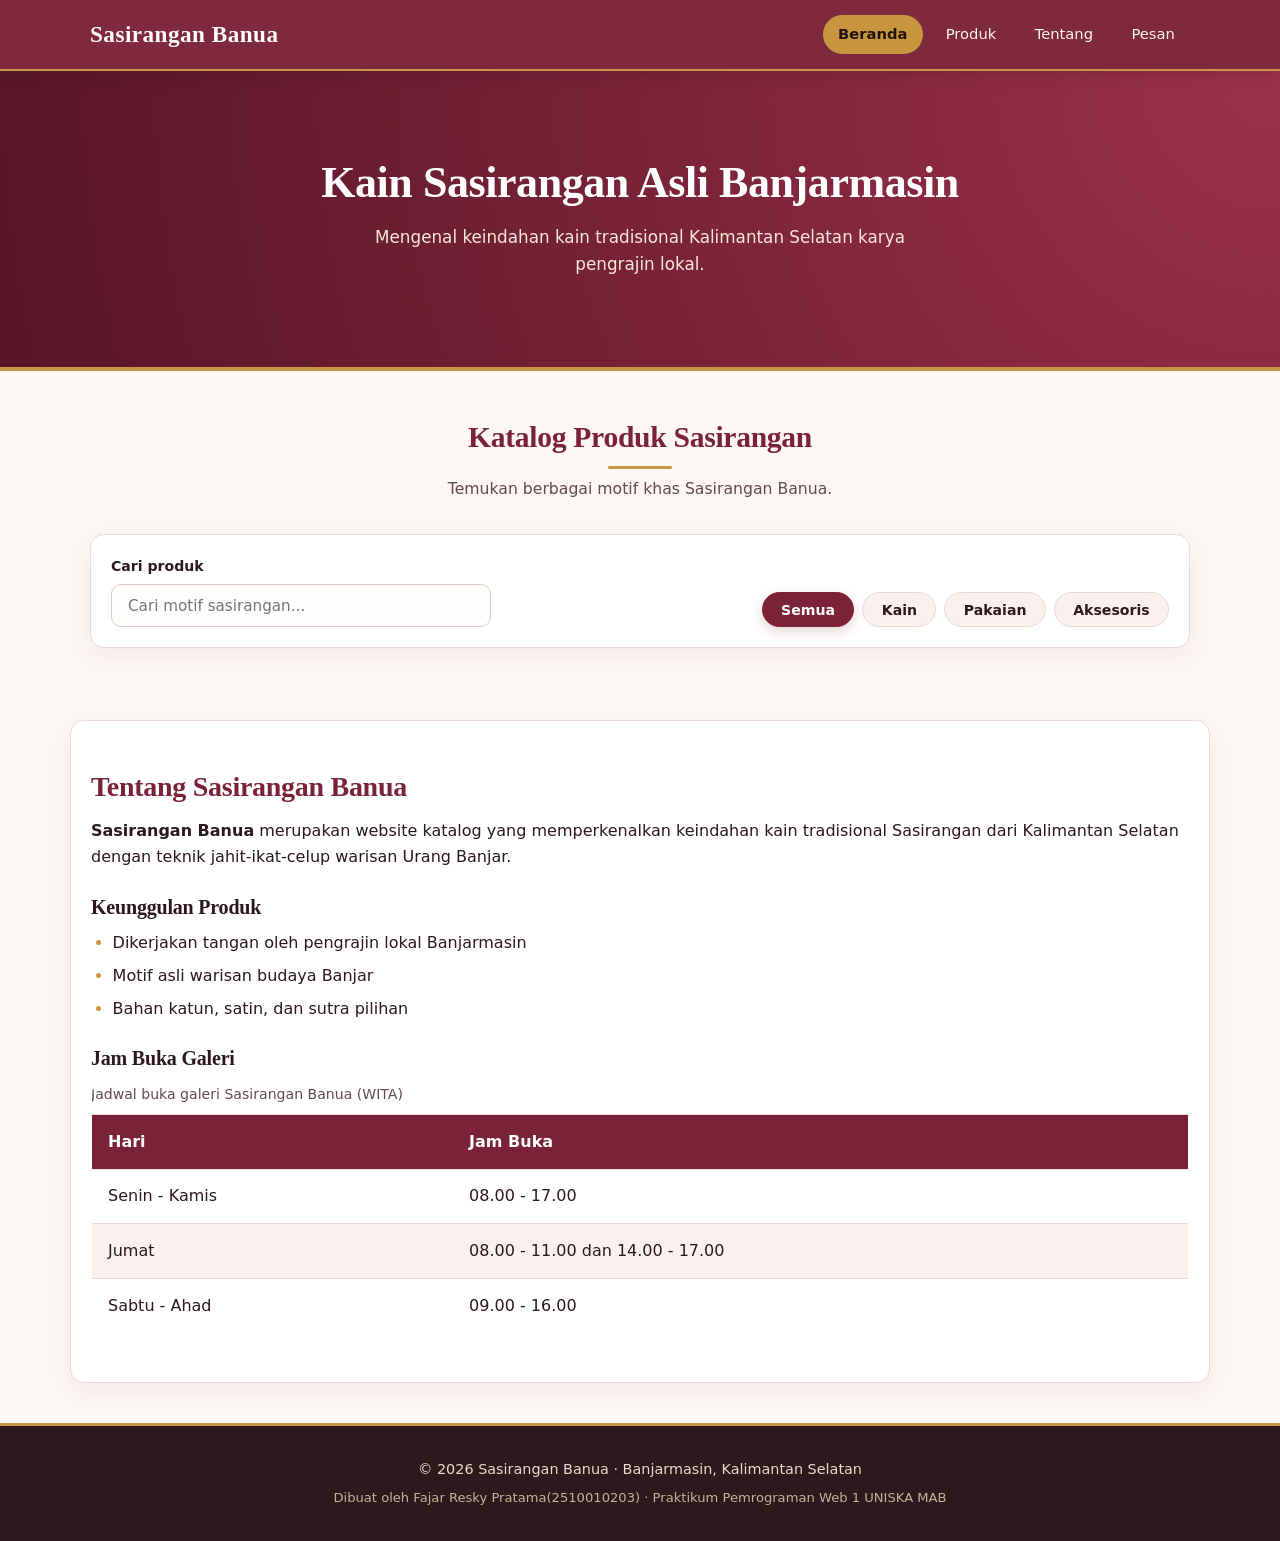
==== index.html @ f89fab83 "Pertemuan 1: Buat struktur halaman utama katalog produk (index.html)" ====
<!DOCTYPE html>
<html lang="id">
<head>
    <meta charset="UTF-8">
    <meta name="viewport" content="width=device-width, initial-scale=1.0">
    <meta name="description" content="Katalog kain, pakaian, dan aksesoris Sasirangan khas Banjarmasin karya pengrajin lokal.">
    <title>Sasirangan Banua &mdash; Kain Khas Banjar</title>
    <link rel="stylesheet" href="css/style.css">
    <script src="js/katalog.js" defer></script>
</head>
<body>
    <header class="header-situs">
        <div class="navbar">
            <p class="logo"><a href="index.html">Sasirangan Banua</a></p>
            <nav aria-label="Navigasi utama">
                <a href="index.html" aria-current="page">Beranda</a>
                <a href="#produk">Produk</a>
                <a href="#tentang">Tentang</a>
                <a href="kontak.html">Pesan</a>
            </nav>
        </div>
    </header>

    <main>
        <section class="hero" id="beranda">
            <h1>Kain Sasirangan Asli Banjarmasin</h1>
            <p>Mengenal keindahan kain tradisional Kalimantan Selatan karya pengrajin lokal.</p>
        </section>
        <section id="produk">
            <div class="section-heading">
                <h2>Katalog Produk Sasirangan</h2>
                <p>Temukan berbagai motif khas Sasirangan Banua.</p>
            </div>

            <div class="kontrol-katalog">
                <div class="kolom">
                    <label for="cari">Cari produk</label>
                    <input type="search" id="cari" placeholder="Cari motif sasirangan...">
                </div>

                <div class="filter" role="group" aria-label="Filter kategori">
                    <button type="button" class="tombol-filter aktif" data-kategori="semua" aria-pressed="true">Semua</button>
                    <button type="button" class="tombol-filter" data-kategori="kain" aria-pressed="false">Kain</button>
                    <button type="button" class="tombol-filter" data-kategori="pakaian" aria-pressed="false">Pakaian</button>
                    <button type="button" class="tombol-filter" data-kategori="aksesoris" aria-pressed="false">Aksesoris</button>
                </div>
            </div>

            <p id="info-jumlah" class="info-jumlah" aria-live="polite"></p>

            <div id="daftar-katalog" class="products"></div>
            <noscript><p>Aktifkan JavaScript untuk melihat katalog produk.</p></noscript>
        </section>


        <section class="about" id="tentang">
            <h2>Tentang Sasirangan Banua</h2>
            <p>
                <strong>Sasirangan Banua</strong> merupakan website katalog yang memperkenalkan keindahan kain tradisional Sasirangan dari Kalimantan Selatan dengan teknik jahit-ikat-celup warisan Urang Banjar.
            </p>

            <h3>Keunggulan Produk</h3>
            <ul>
                <li>Dikerjakan tangan oleh pengrajin lokal Banjarmasin</li>
                <li>Motif asli warisan budaya Banjar</li>
                <li>Bahan katun, satin, dan sutra pilihan</li>
            </ul>

            <h3>Jam Buka Galeri</h3>
            <table>
                <caption>Jadwal buka galeri Sasirangan Banua (WITA)</caption>
                <thead>
                    <tr>
                        <th scope="col">Hari</th>
                        <th scope="col">Jam Buka</th>
                    </tr>
                </thead>
                <tbody>
                    <tr>
                        <td>Senin - Kamis</td>
                        <td>08.00 - 17.00</td>
                    </tr>
                    <tr>
                        <td>Jumat</td>
                        <td>08.00 - 11.00 dan 14.00 - 17.00</td>
                    </tr>
                    <tr>
                        <td>Sabtu - Ahad</td>
                        <td>09.00 - 16.00</td>
                    </tr>
                </tbody>
            </table>
        </section>
    </main>
    <footer>
        <p>&copy; 2026 Sasirangan Banua &middot; Banjarmasin, Kalimantan Selatan</p>
        <p>Dibuat oleh Fajar Resky Pratama(2510010203) &middot; Praktikum Pemrograman Web 1 UNISKA MAB</p>
    </footer>

</body>
</html>
---- css/style.css ----
:root {
    --warna-utama: #7A2338;
    --warna-utama-gelap: #561626;
    --warna-aksen: #C8963E;
    --warna-aksen-muda: #F5E6CC;
    --warna-latar: #FDF7F4;
    --warna-kartu: #FFFFFF;
    --warna-teks: #2D181E;
    --warna-teks-sekunder: #634950;
    --warna-batas: #EBD8D3;
    --font-judul: 'Playfair Display', Georgia, serif;
    --font-isi: 'Plus Jakarta Sans', system-ui, -apple-system, sans-serif;
    --radius-kartu: 14px;
    --bayangan-halus: 0 8px 24px rgba(92, 32, 47, 0.06);
    --bayangan-hover: 0 14px 32px rgba(122, 35, 56, 0.14);
}

*,
*::before,
*::after {
    box-sizing: border-box;
    margin: 0;
    padding: 0;
}

html {
    scroll-behavior: smooth;
}

body {
    font-family: var(--font-isi);
    background-color: var(--warna-latar);
    color: var(--warna-teks);
    line-height: 1.65;
    -webkit-font-smoothing: antialiased;
}

img {
    max-width: 100%;
    height: auto;
    display: block;
}

h1, h2, h3, .logo {
    font-family: var(--font-judul);
    letter-spacing: -0.01em;
    line-height: 1.25;
}

:focus-visible {
    outline: 3px solid var(--warna-aksen);
    outline-offset: 3px;
}

.header-situs {
    background-color: rgba(122, 35, 56, 0.97);
    backdrop-filter: blur(8px);
    color: #FFFFFF;
    position: sticky;
    top: 0;
    z-index: 100;
    border-bottom: 2px solid var(--warna-aksen);
    box-shadow: 0 4px 16px rgba(0, 0, 0, 0.12);
}

.navbar {
    max-width: 1140px;
    margin: 0 auto;
    padding: 0.95rem 1.25rem;
    display: flex;
    flex-direction: column;
    align-items: center;
    gap: 0.75rem;
}

.logo a {
    color: #FFFDFB;
    text-decoration: none;
    font-size: 1.45rem;
    font-weight: 700;
    letter-spacing: 0.02em;
}

.navbar nav {
    display: flex;
    flex-wrap: wrap;
    justify-content: center;
    gap: 0.5rem;
}

.navbar nav a {
    color: #FDF6EC;
    text-decoration: none;
    font-size: 0.92rem;
    font-weight: 500;
    padding: 0.45rem 0.95rem;
    border-radius: 999px;
    transition: background-color 0.25s ease, color 0.25s ease;
}

.navbar nav a:hover {
    background-color: rgba(255, 255, 255, 0.14);
}

.navbar nav a[aria-current="page"] {
    background-color: var(--warna-aksen);
    color: #231108;
    font-weight: 700;
}

.hero {
    background-color: #7A2338;
    background-image: radial-gradient(circle at top right, #9C314B 0%, var(--warna-utama) 48%, var(--warna-utama-gelap) 100%);
    color: #FFFFFF;
    text-align: center;
    padding: 4rem 1.5rem 4.25rem;
    border-bottom: 4px solid var(--warna-aksen);
    position: relative;
}

.hero h1 {
    color: #FFFFFF;
    font-size: 2rem;
    font-weight: 700;
    max-width: 720px;
    margin: 0 auto 0.85rem;
}

.hero p {
    font-size: 1.05rem;
    color: #F7E8D8;
    max-width: 580px;
    margin: 0 auto;
}

main > section:not(.hero) {
    max-width: 1140px;
    margin: 0 auto;
    padding: 3rem 1.25rem;
}

.section-heading {
    text-align: center;
    margin-bottom: 2rem;
}

.section-heading h1,
.section-heading h2 {
    font-size: 1.85rem;
    color: var(--warna-utama);
    margin-bottom: 0.4rem;
}

.section-heading h1::after,
.section-heading h2::after {
    content: "";
    display: block;
    width: 64px;
    height: 3px;
    background-color: var(--warna-aksen);
    margin: 0.65rem auto 0;
    border-radius: 2px;
}

.section-heading p {
    color: var(--warna-teks-sekunder);
    font-size: 0.98rem;
}

.kontrol-katalog {
    background-color: var(--warna-kartu);
    border: 1px solid var(--warna-batas);
    border-radius: var(--radius-kartu);
    padding: 1.25rem;
    margin-bottom: 1.5rem;
    box-shadow: var(--bayangan-halus);
    display: flex;
    flex-direction: column;
    gap: 1rem;
}

.kolom {
    display: flex;
    flex-direction: column;
    gap: 0.4rem;
}

.kolom label {
    font-size: 0.88rem;
    font-weight: 600;
    color: var(--warna-teks);
}

input[type="search"],
input[type="text"],
input[type="tel"],
input[type="email"],
input[type="number"],
select,
textarea {
    width: 100%;
    padding: 0.72rem 1rem;
    font-family: var(--font-isi);
    font-size: 0.95rem;
    color: var(--warna-teks);
    background-color: #FFFDFB;
    border: 1.5px solid #DEC9C3;
    border-radius: 10px;
    transition: border-color 0.2s ease, box-shadow 0.2s ease;
}

input:focus,
select:focus,
textarea:focus {
    border-color: var(--warna-utama);
    box-shadow: 0 0 0 3px rgba(122, 35, 56, 0.12);
    outline: none;
}

.filter {
    display: flex;
    flex-wrap: wrap;
    gap: 0.5rem;
}

.tombol-filter {
    font-family: var(--font-isi);
    font-size: 0.88rem;
    font-weight: 600;
    padding: 0.55rem 1.15rem;
    border: 1.5px solid var(--warna-batas);
    border-radius: 999px;
    background-color: #FAF1EE;
    color: var(--warna-teks);
    cursor: pointer;
    transition: all 0.22s ease;
}

.tombol-filter:hover {
    border-color: var(--warna-utama);
    color: var(--warna-utama);
}

.tombol-filter.aktif {
    background-color: var(--warna-utama);
    border-color: var(--warna-utama);
    color: #FFFFFF;
    box-shadow: 0 4px 12px rgba(122, 35, 56, 0.22);
}

.info-jumlah {
    font-size: 0.9rem;
    font-weight: 500;
    color: var(--warna-teks-sekunder);
    margin-bottom: 1.25rem;
}

.products {
    display: grid;
    grid-template-columns: 1fr;
    gap: 1.65rem;
}

.product-card {
    background-color: var(--warna-kartu);
    border: 1px solid var(--warna-batas);
    border-radius: var(--radius-kartu);
    overflow: hidden;
    box-shadow: var(--bayangan-halus);
    display: flex;
    flex-direction: column;
    transition: transform 0.28s ease, box-shadow 0.28s ease, border-color 0.28s ease;
}

.product-card:hover {
    transform: translateY(-6px);
    box-shadow: var(--bayangan-hover);
    border-color: var(--warna-aksen);
}

.product-image {
    aspect-ratio: 3 / 2;
    overflow: hidden;
    background-color: #F6E6E0;
    border-bottom: 1px solid var(--warna-batas);
}

.product-image img {
    width: 100%;
    height: 100%;
    object-fit: cover;
    transition: transform 0.45s ease;
}

.product-card:hover .product-image img {
    transform: scale(1.06);
}

.product-info {
    padding: 1.25rem 1.3rem 1.4rem;
    display: flex;
    flex-direction: column;
    flex-grow: 1;
}

.label-kategori {
    align-self: flex-start;
    font-size: 0.72rem;
    font-weight: 700;
    text-transform: uppercase;
    letter-spacing: 0.08em;
    background-color: var(--warna-aksen-muda);
    color: #69410E;
    padding: 0.25rem 0.7rem;
    border-radius: 999px;
    margin-bottom: 0.65rem;
}

.product-info h3 {
    font-size: 1.22rem;
    color: var(--warna-teks);
    margin-bottom: 0.45rem;
}

.product-info p {
    font-size: 0.9rem;
    color: var(--warna-teks-sekunder);
    margin-bottom: 1rem;
    flex-grow: 1;
}

.product-info .price {
    font-family: var(--font-isi);
    font-size: 1.12rem;
    font-weight: 700;
    color: var(--warna-utama);
    padding-top: 0.75rem;
    border-top: 1px dashed var(--warna-batas);
    margin-bottom: 0;
    flex-grow: 0;
}

.about {
    background-color: var(--warna-kartu);
    border: 1px solid var(--warna-batas);
    border-radius: var(--radius-kartu);
    box-shadow: var(--bayangan-halus);
    margin-bottom: 2.5rem !important;
}

.about h2 {
    font-size: 1.75rem;
    color: var(--warna-utama);
    margin-bottom: 0.85rem;
}

.about h3 {
    font-size: 1.25rem;
    color: var(--warna-teks);
    margin: 1.5rem 0 0.65rem;
}

.about ul {
    padding-left: 1.35rem;
    display: flex;
    flex-direction: column;
    gap: 0.4rem;
}

.about li::marker {
    color: var(--warna-aksen);
}

table {
    width: 100%;
    border-collapse: collapse;
    margin-top: 0.75rem;
    border-radius: 10px;
    overflow: hidden;
    border: 1px solid var(--warna-batas);
}

caption {
    text-align: left;
    font-size: 0.88rem;
    color: var(--warna-teks-sekunder);
    margin-bottom: 0.5rem;
}

th, td {
    padding: 0.85rem 1rem;
    text-align: left;
    border-bottom: 1px solid var(--warna-batas);
}

thead th {
    background-color: var(--warna-utama);
    color: #FFFFFF;
    font-weight: 600;
}

tbody tr:nth-child(even) {
    background-color: #FAF1EE;
}

.form-pesan {
    background-color: var(--warna-kartu);
    border: 1px solid var(--warna-batas);
    border-radius: var(--radius-kartu);
    padding: 1.75rem;
    max-width: 680px;
    margin: 0 auto;
    box-shadow: var(--bayangan-halus);
    display: flex;
    flex-direction: column;
    gap: 1.15rem;
}

fieldset {
    border: 1.5px solid #DEC9C3;
    border-radius: 10px;
    padding: 0.85rem 1rem;
    background-color: #FFFDFB;
    display: flex;
    flex-direction: column;
    gap: 0.5rem;
}

fieldset legend {
    font-size: 0.9rem;
    font-weight: 600;
    padding: 0 0.4rem;
}

fieldset label,
.cek {
    display: flex;
    align-items: center;
    gap: 0.55rem;
    font-size: 0.92rem;
    cursor: pointer;
}

.tombol,
.btn-kirim,
button[type="submit"] {
    font-family: var(--font-isi);
    font-size: 1rem;
    font-weight: 700;
    padding: 0.85rem 1.5rem;
    background-color: var(--warna-utama);
    color: #FFFFFF;
    border: none;
    border-radius: 10px;
    cursor: pointer;
    transition: background-color 0.25s ease, transform 0.2s ease;
}

.tombol:hover,
.btn-kirim:hover,
button[type="submit"]:hover {
    background-color: var(--warna-utama-gelap);
    transform: translateY(-2px);
}

.pesan-galat,
.pesan-error {
    color: #B42318;
    font-size: 0.84rem;
    font-weight: 500;
    margin-top: 0.25rem;
}

.kotak-ringkasan {
    background-color: #F4FBF7;
    border: 1.5px solid #2E7D5B;
    border-radius: 12px;
    padding: 1.25rem;
    max-width: 680px;
    margin: 1rem auto 0;
}

footer {
    background-color: #2D181E;
    color: #EADBC8;
    text-align: center;
    padding: 2rem 1.25rem;
    font-size: 0.9rem;
    border-top: 3px solid var(--warna-aksen);
}

footer p + p {
    margin-top: 0.35rem;
    font-size: 0.82rem;
    color: #C7B299;
}

@media (min-width: 768px) {
    .navbar {
        flex-direction: row;
        justify-content: space-between;
    }

    .hero {
        padding: 5.25rem 2rem 5.5rem;
    }

    .hero h1 {
        font-size: 2.75rem;
    }

    .kontrol-katalog {
        flex-direction: row;
        align-items: flex-end;
        justify-content: space-between;
    }

    .kontrol-katalog .kolom {
        flex: 1;
        max-width: 380px;
    }

    .products {
        grid-template-columns: repeat(3, 1fr);
    }
}
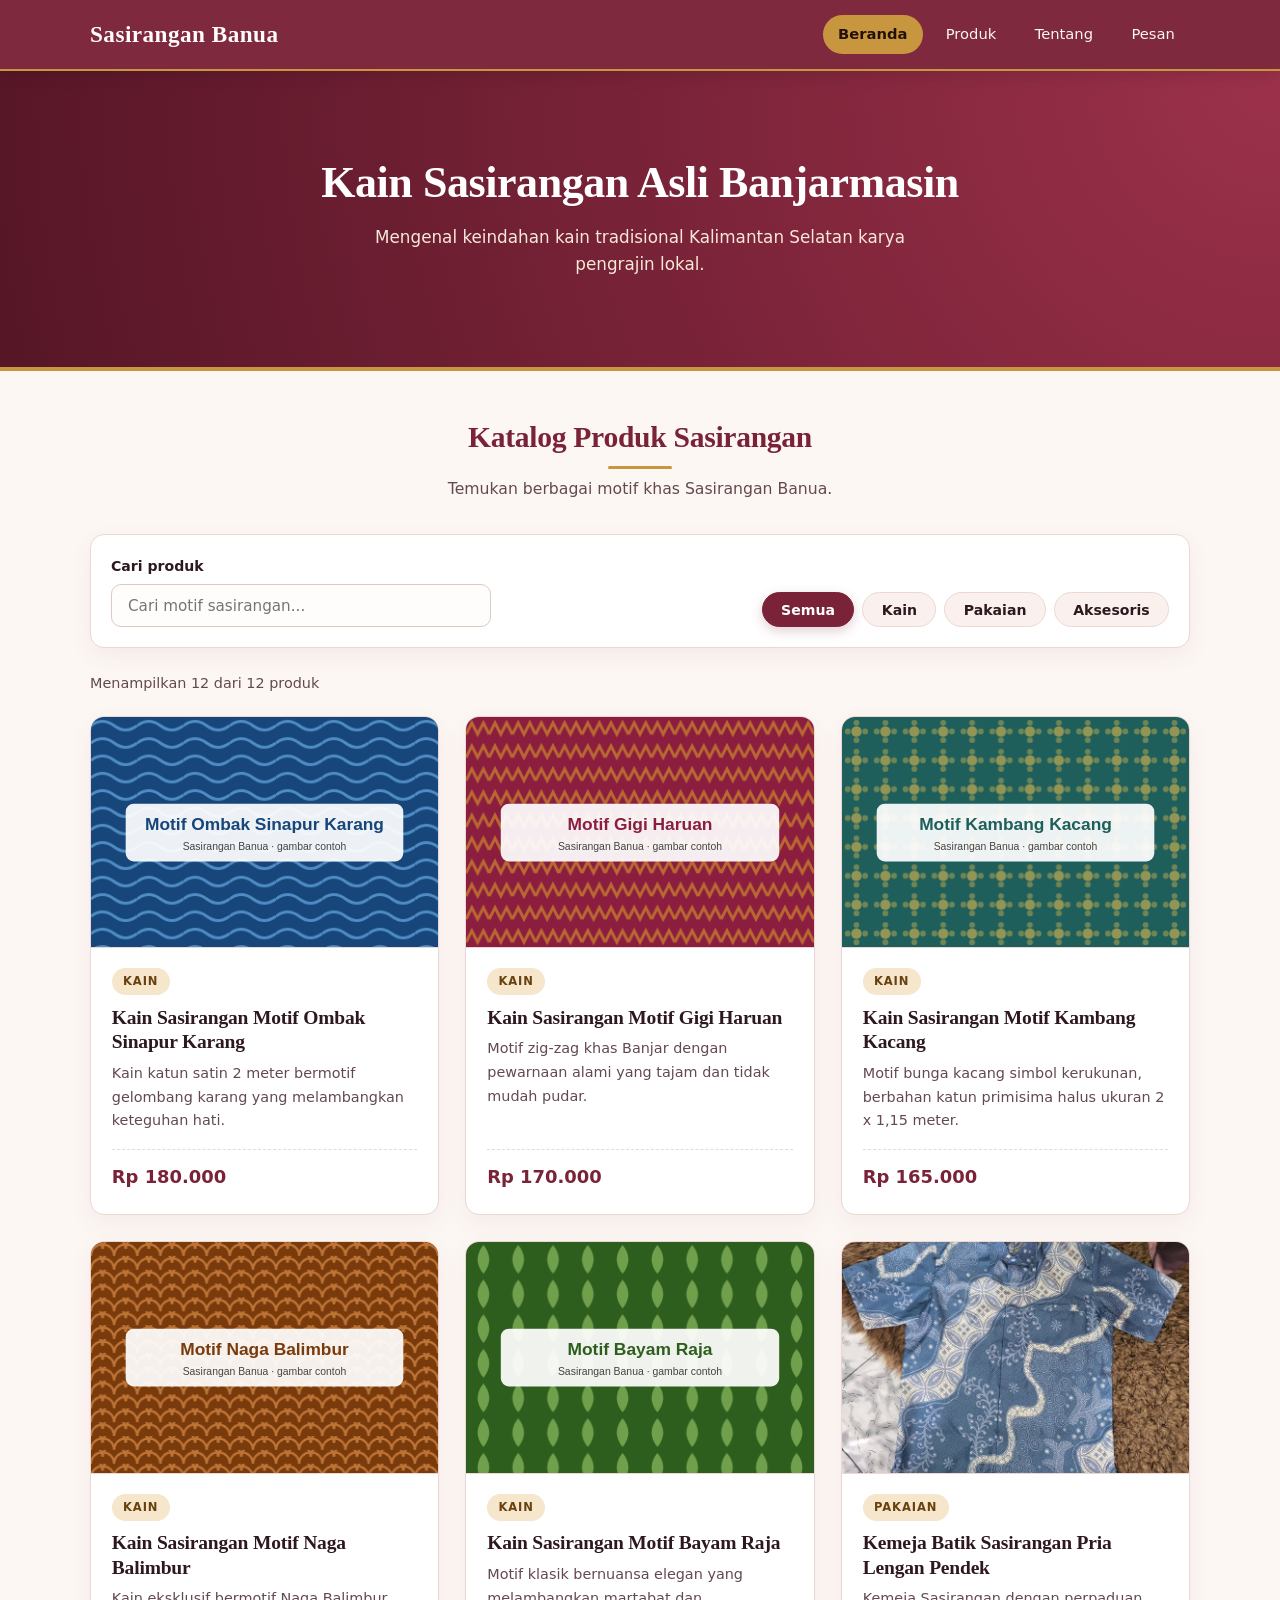
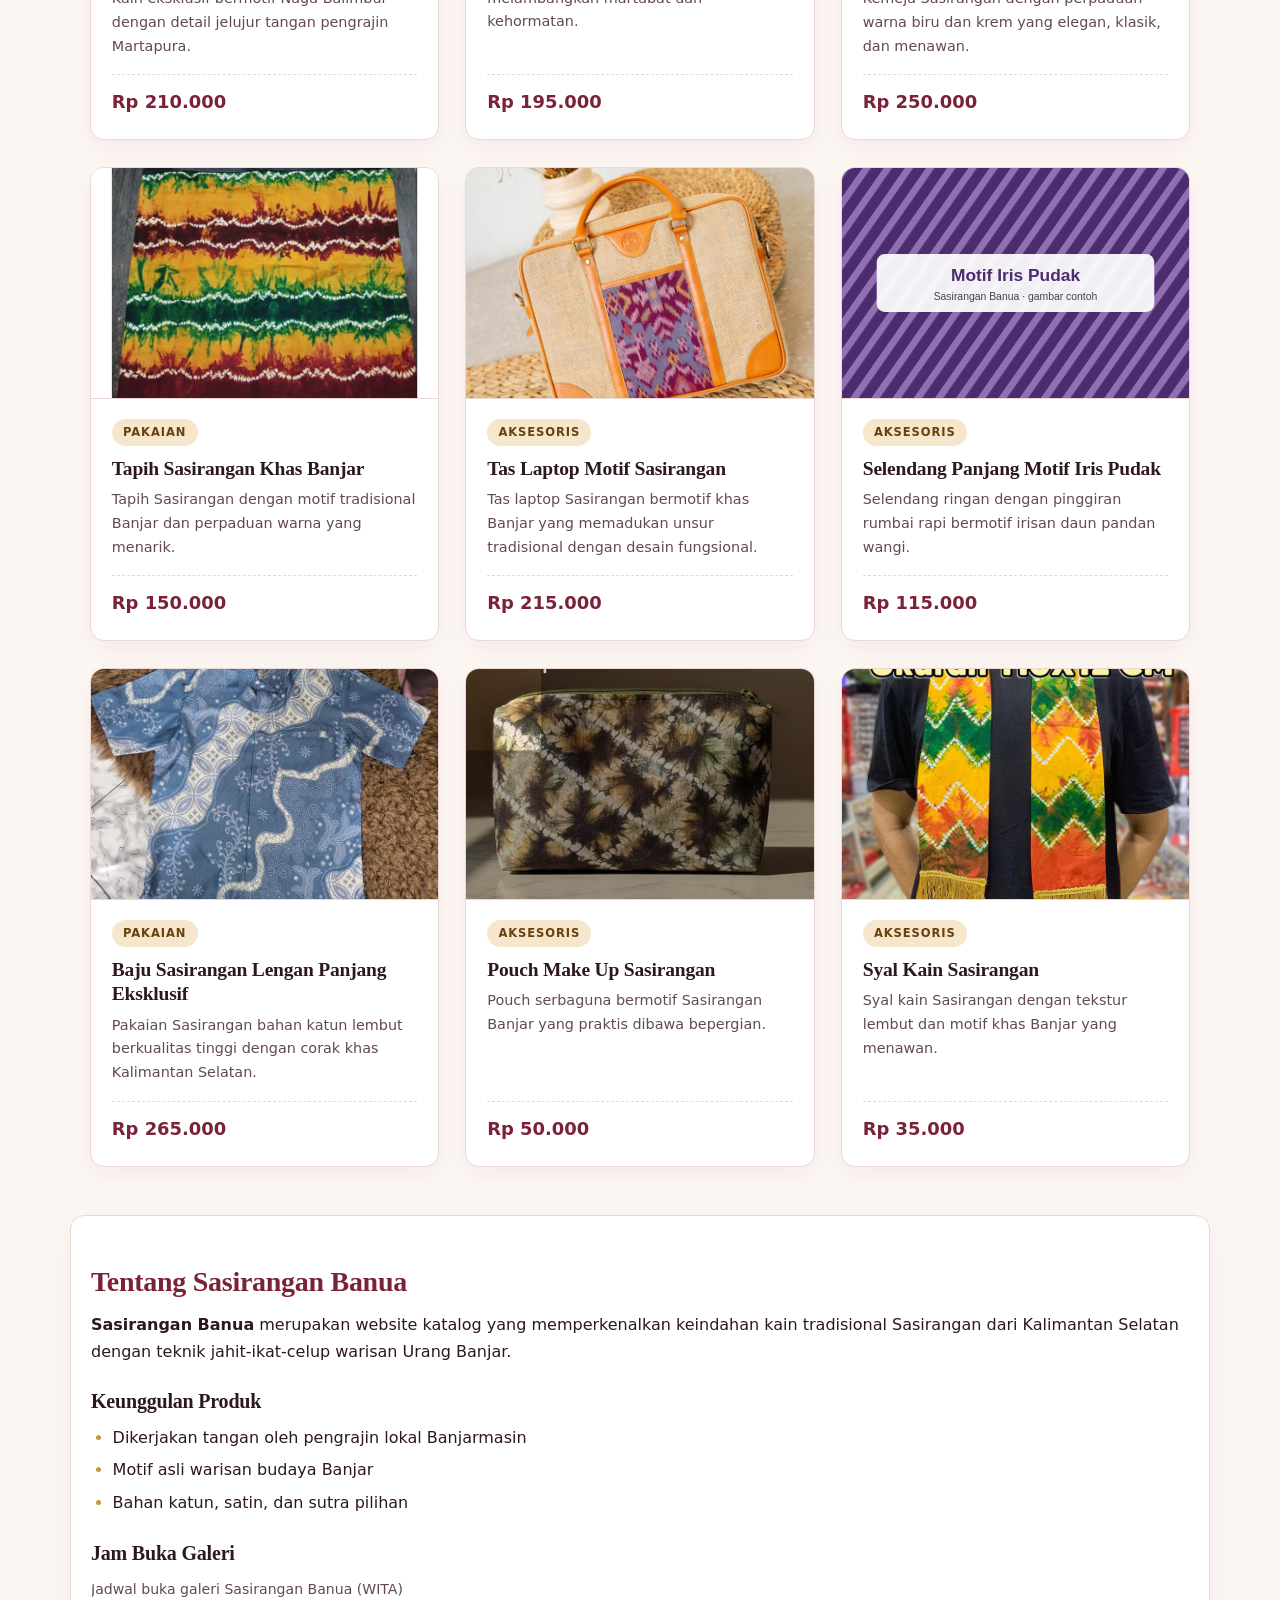
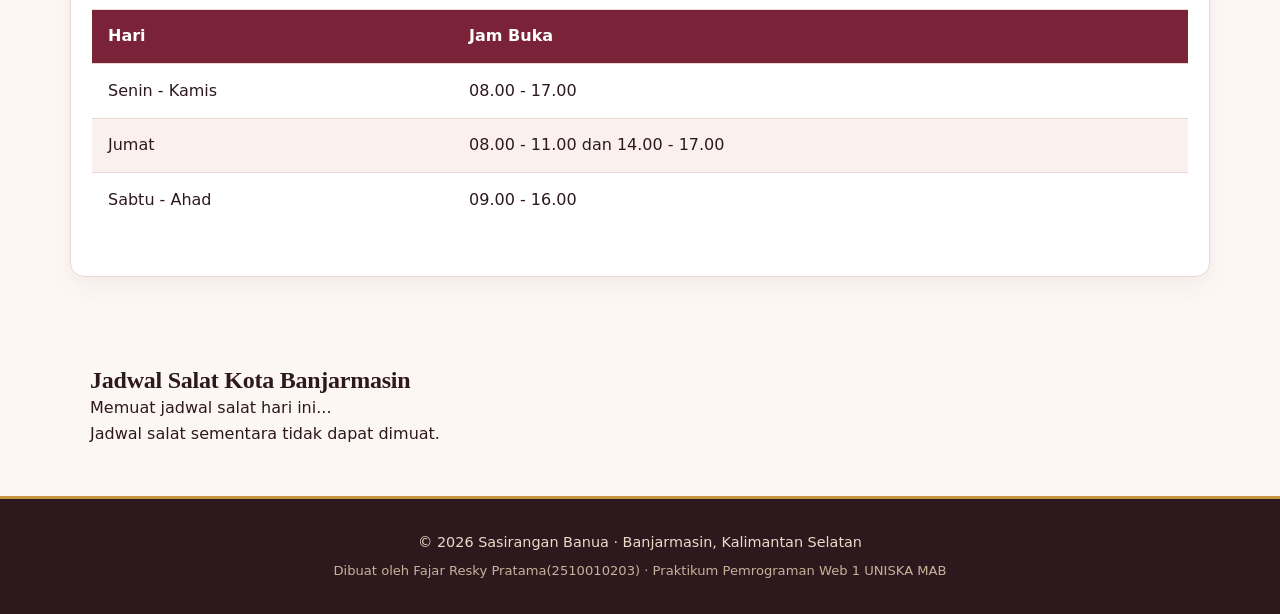
==== commit b9d35949: "Modul 4: Tambahkan favicon dan bagian widget jadwal salat Banjarmasin di index.html" ====
--- a/index.html
+++ b/index.html
@@ -5,6 +5,7 @@
     <meta name="viewport" content="width=device-width, initial-scale=1.0">
     <meta name="description" content="Katalog kain, pakaian, dan aksesoris Sasirangan khas Banjarmasin karya pengrajin lokal.">
     <title>Sasirangan Banua &mdash; Kain Khas Banjar</title>
+    <link rel="icon" type="image/svg+xml" href="img/favicon.svg">
     <link rel="stylesheet" href="css/style.css">
     <script src="js/katalog.js" defer></script>
 </head>
@@ -91,6 +92,12 @@
                 </tbody>
             </table>
         </section>
+
+        <section class="jadwal-salat" id="jadwal-salat" aria-labelledby="judul-salat">
+            <h2 id="judul-salat">Jadwal Salat Kota Banjarmasin</h2>
+            <p id="tanggal-salat" class="tanggal-salat">Memuat jadwal salat hari ini...</p>
+            <div id="isi-jadwal-salat" class="grid-salat" aria-live="polite"></div>
+        </section>
     </main>
     <footer>
         <p>&copy; 2026 Sasirangan Banua &middot; Banjarmasin, Kalimantan Selatan</p>
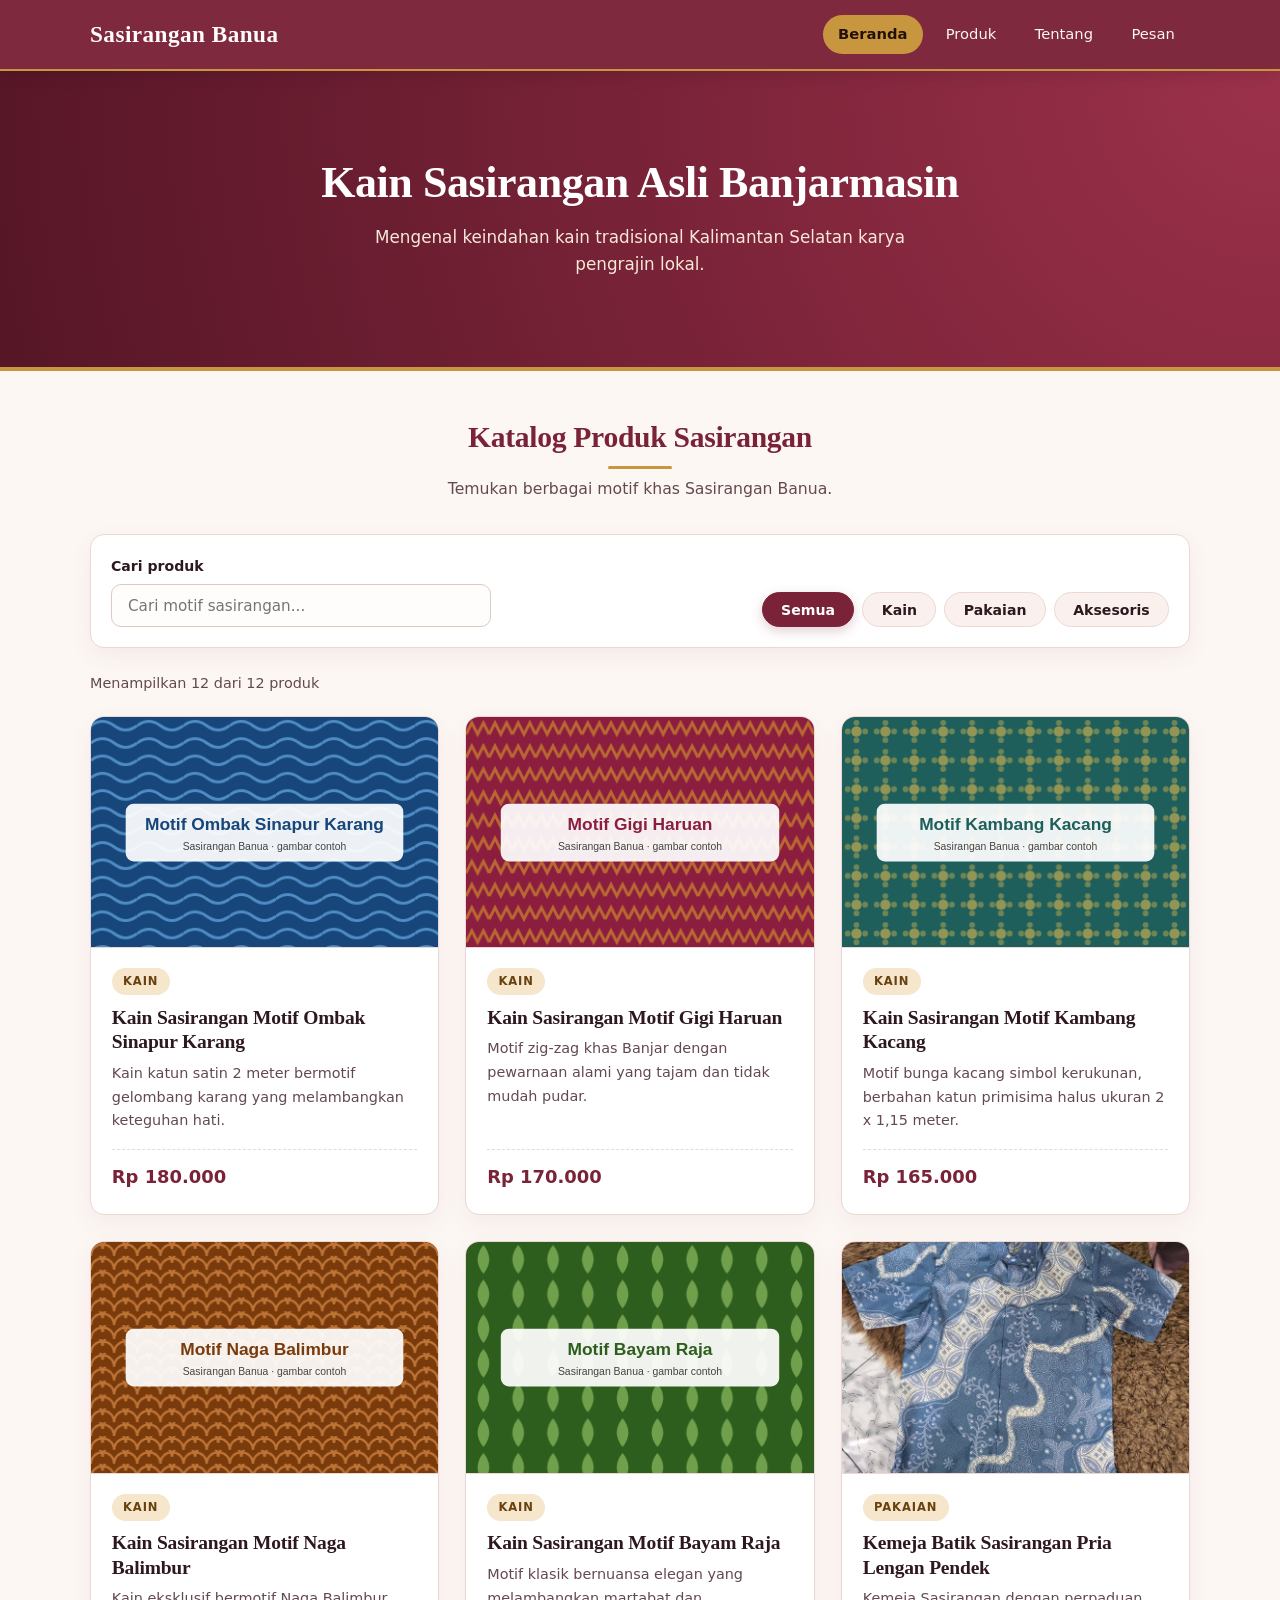
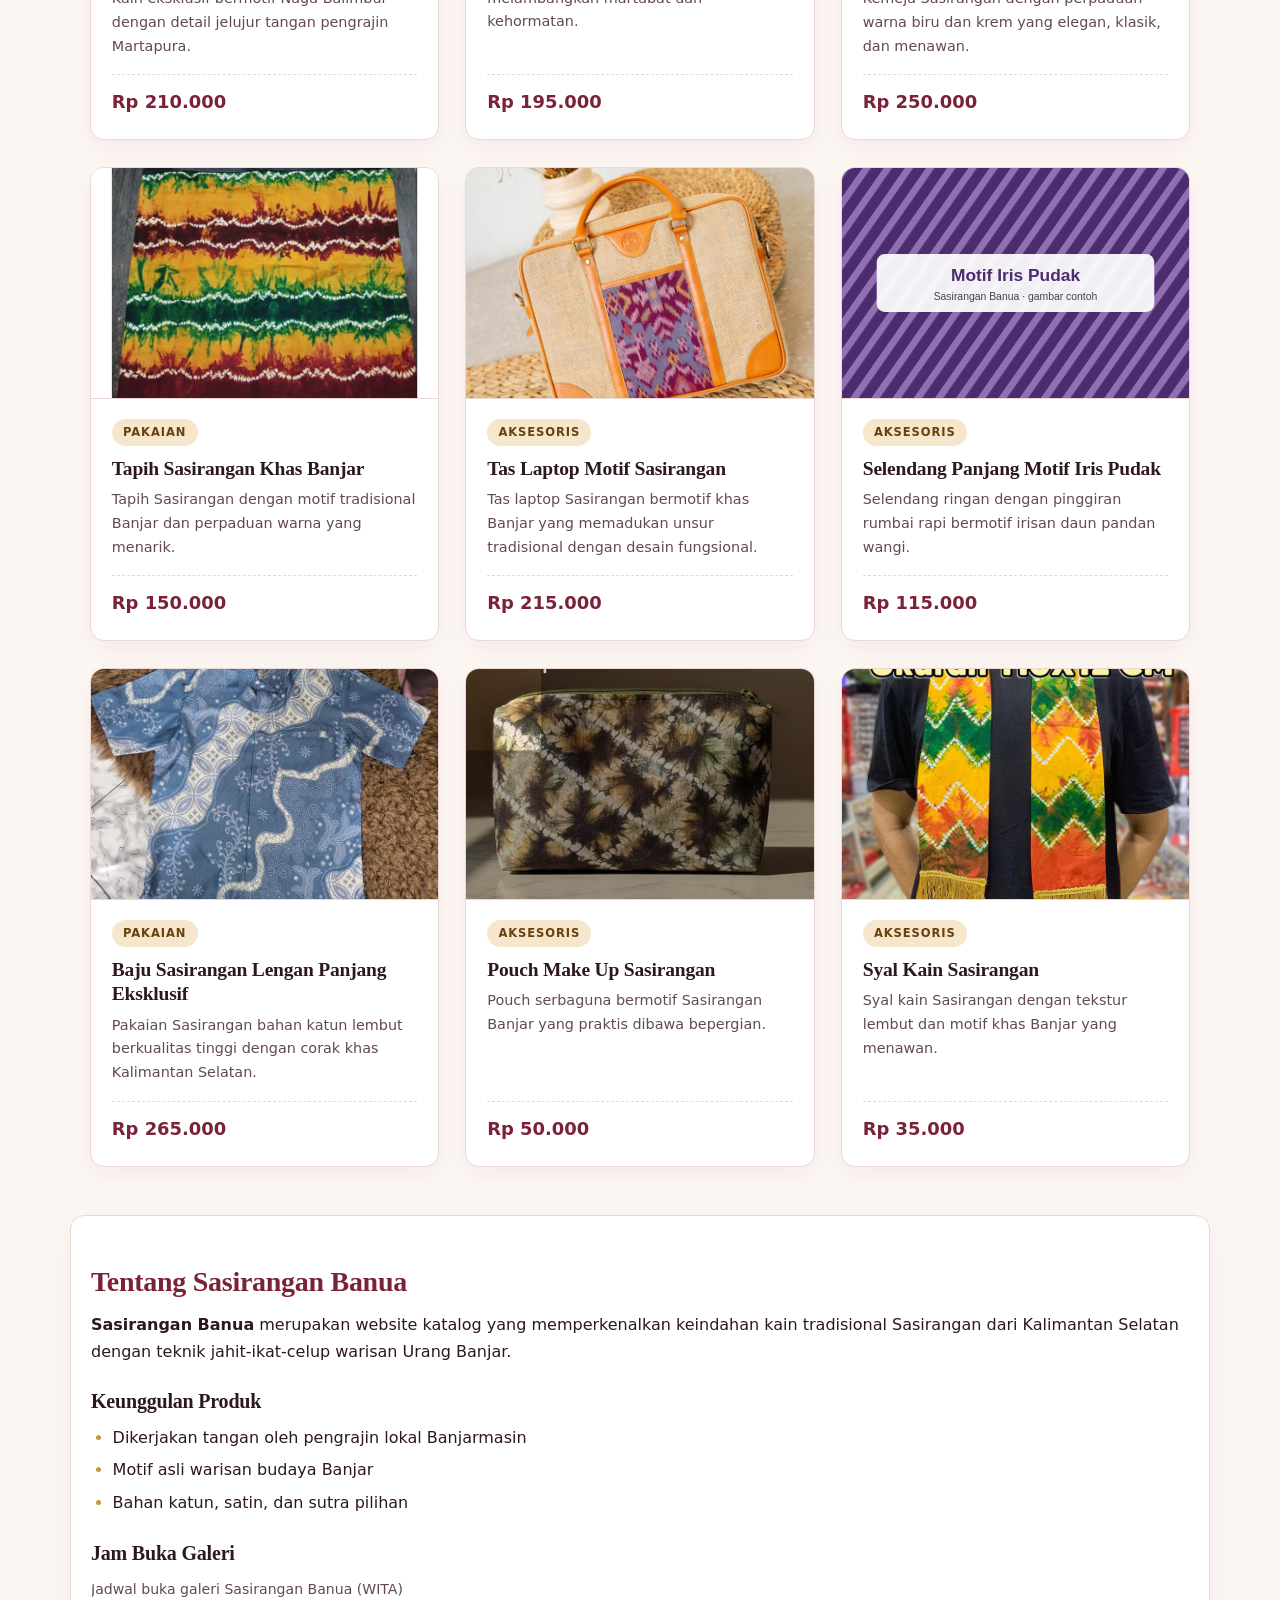
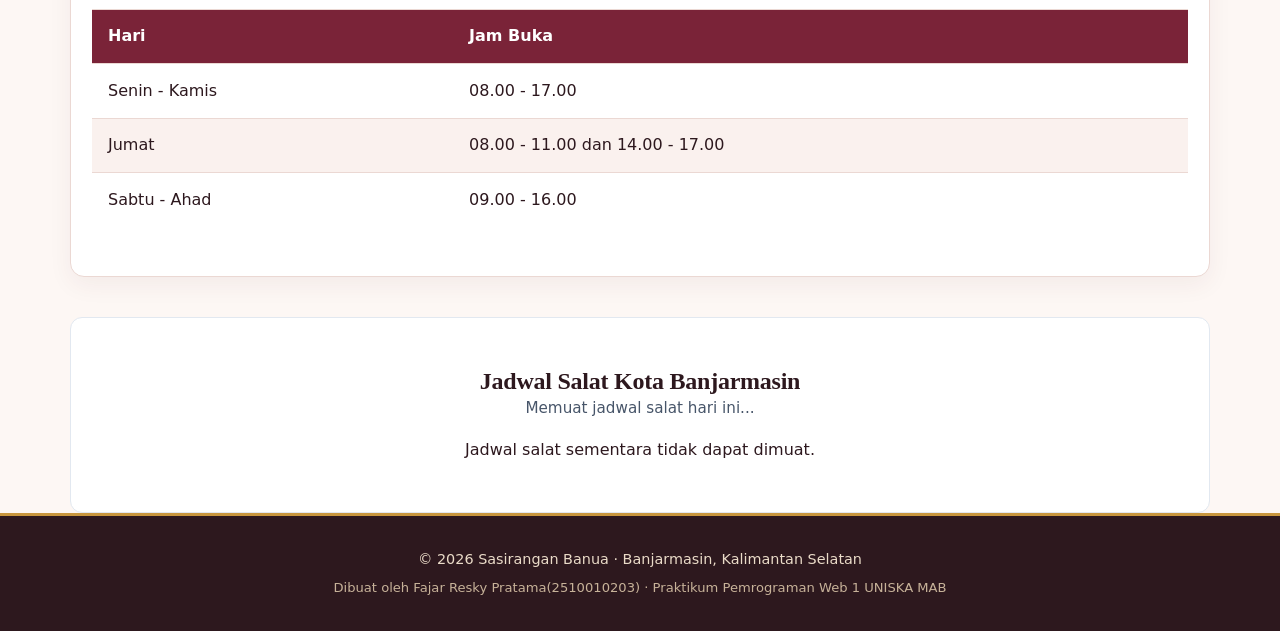
==== commit 74f152f6: "Modul 4: Perbarui tautan favicon pada index.html dan kontak.html" ====
--- a/index.html
+++ b/index.html
@@ -1,11 +1,11 @@
-<!DOCTYPE html>
+﻿<!DOCTYPE html>
 <html lang="id">
 <head>
     <meta charset="UTF-8">
     <meta name="viewport" content="width=device-width, initial-scale=1.0">
     <meta name="description" content="Katalog kain, pakaian, dan aksesoris Sasirangan khas Banjarmasin karya pengrajin lokal.">
     <title>Sasirangan Banua &mdash; Kain Khas Banjar</title>
-    <link rel="icon" type="image/svg+xml" href="img/favicon.svg">
+    <link rel="icon" type="image/svg+xml" href="img/favicon.svg?v=2">
     <link rel="stylesheet" href="css/style.css">
     <script src="js/katalog.js" defer></script>
 </head>
@@ -105,4 +105,4 @@
     </footer>
 
 </body>
-</html>+</html>
--- a/css/style.css
+++ b/css/style.css
@@ -523,4 +523,46 @@
     .products {
         grid-template-columns: repeat(3, 1fr);
     }
+}
+/* Widget Jadwal Salat Banjarmasin (Modul 4) */
+.jadwal-salat {
+    max-width: 1100px;
+    margin: 2rem auto;
+    padding: 1.5rem;
+    background-color: #ffffff;
+    border-radius: 12px;
+    border: 1px solid #e2e8f0;
+    text-align: center;
+}
+
+.tanggal-salat {
+    color: #475569;
+    margin-bottom: 1rem;
+    font-size: 0.95rem;
+}
+
+.grid-salat {
+    display: grid;
+    grid-template-columns: repeat(auto-fit, minmax(140px, 1fr));
+    gap: 0.85rem;
+}
+
+.kartu-waktu-salat {
+    background-color: #f8fafc;
+    border: 1px solid #cbd5e1;
+    border-radius: 8px;
+    padding: 0.85rem;
+    display: flex;
+    flex-direction: column;
+    gap: 0.3rem;
+}
+
+.nama-salat {
+    font-size: 0.9rem;
+    color: #334155;
+}
+
+.jam-salat {
+    font-size: 1.05rem;
+    color: #0f172a;
 }
